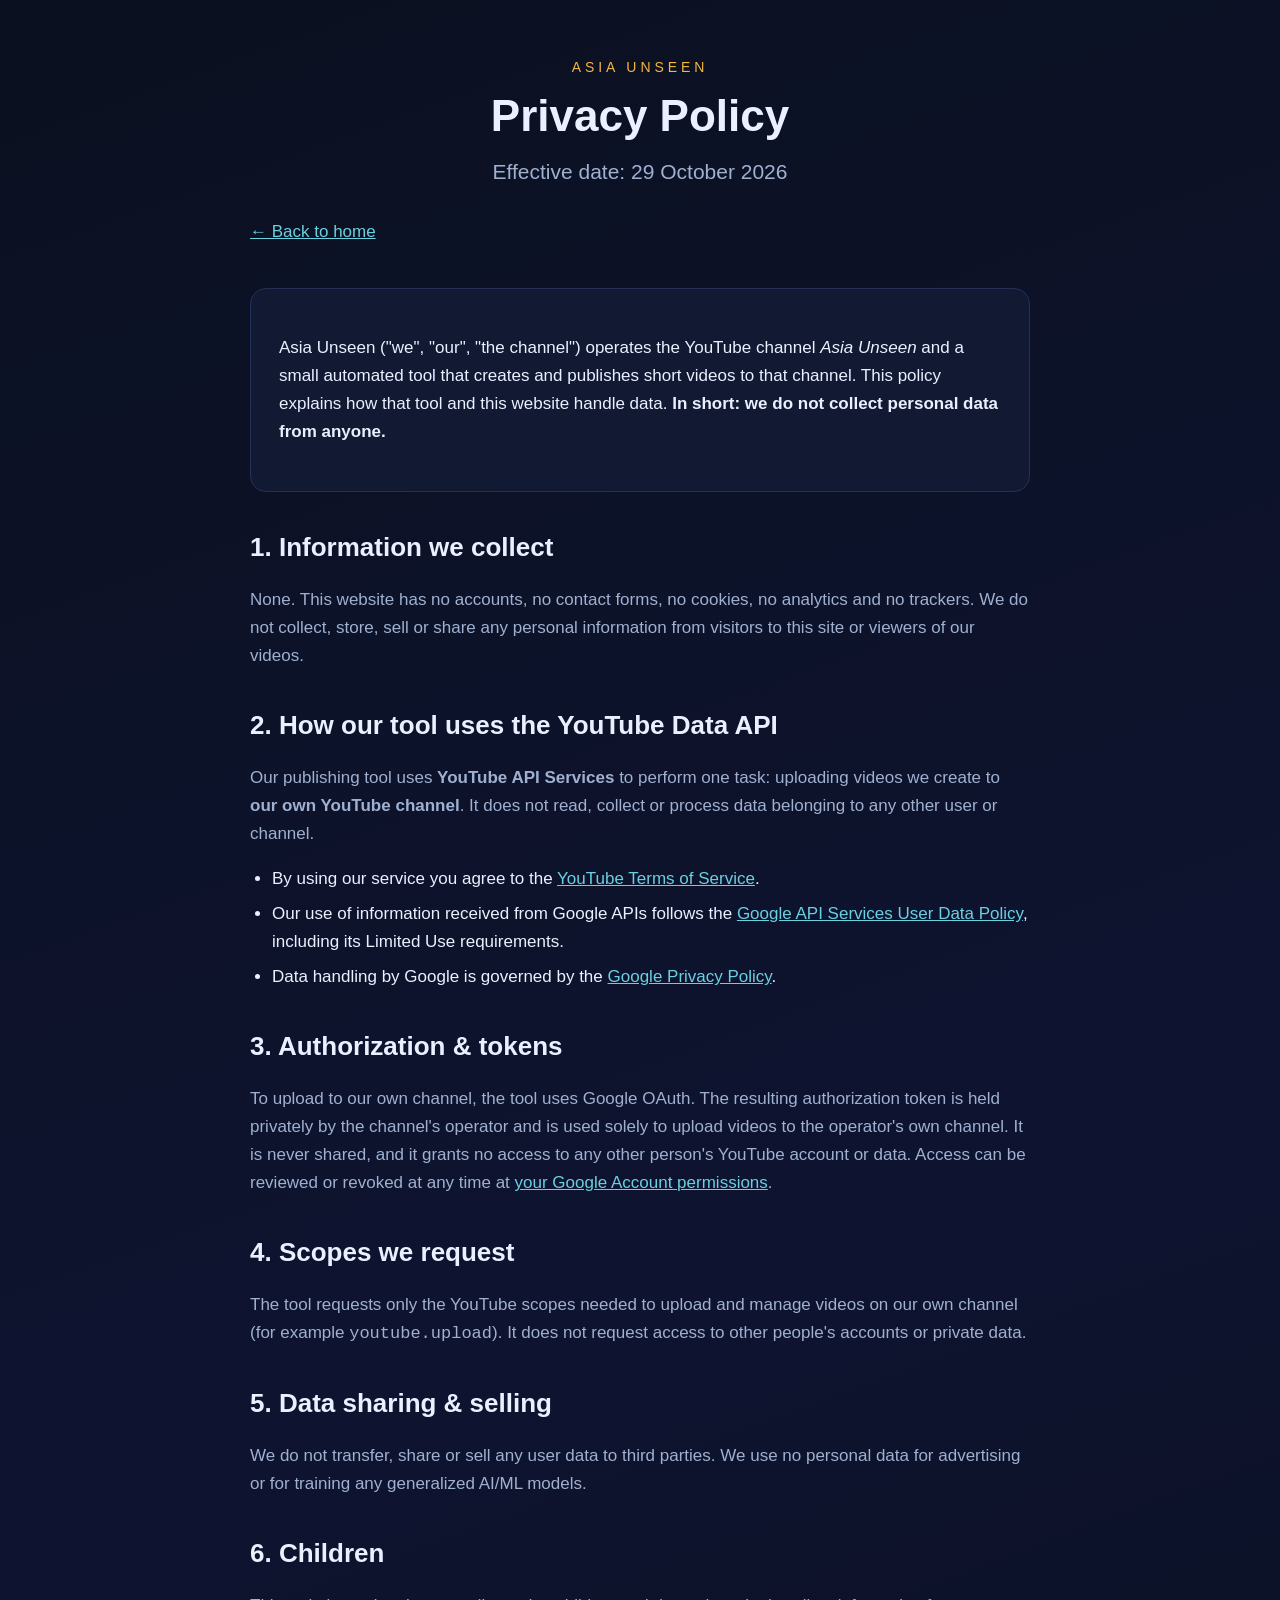
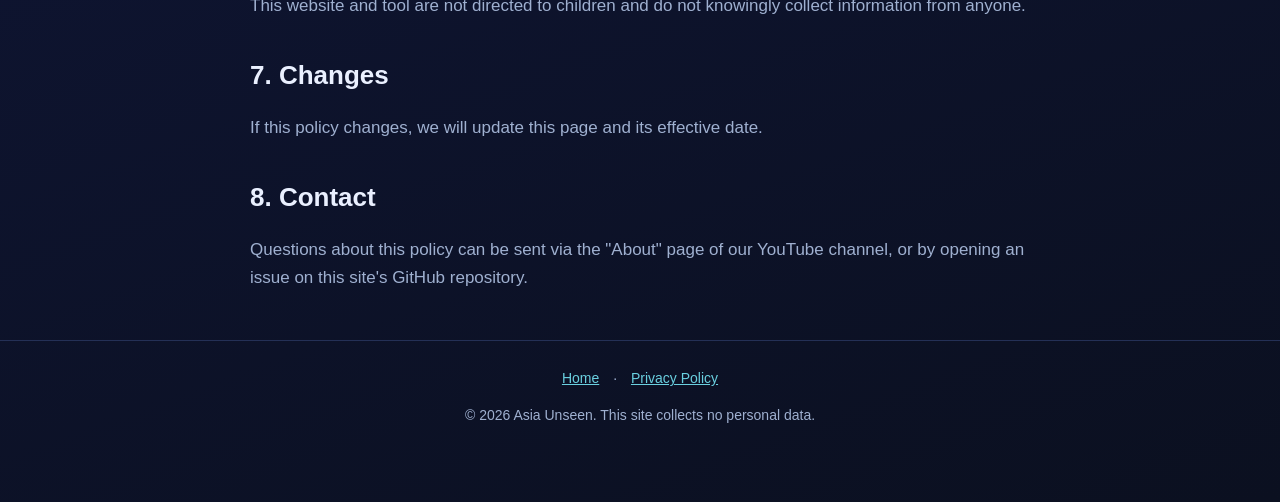
==== privacy.html @ 18d082de "Asia Unseen site: homepage + privacy policy for the YouTube API app Static GitHub Pages site (no sec" ====
<!doctype html>
<html lang="en">
<head>
  <meta charset="utf-8">
  <meta name="viewport" content="width=device-width, initial-scale=1">
  <title>Privacy Policy — Asia Unseen</title>
  <meta name="description" content="Privacy policy for Asia Unseen. We collect no personal data; our tool uses the YouTube Data API only to upload videos to our own channel.">
  <link rel="stylesheet" href="style.css">
</head>
<body>
  <header class="hero" style="padding:56px 0 20px">
    <div class="wrap">
      <p class="brand">Asia Unseen</p>
      <h1 style="font-size:clamp(30px,6vw,44px)">Privacy Policy</h1>
      <p class="tag">Effective date: 29 October 2026</p>
    </div>
  </header>

  <main class="wrap">
    <a class="back" href="index.html">← Back to home</a>

    <div class="panel">
      <p>Asia Unseen ("we", "our", "the channel") operates the YouTube channel <em>Asia Unseen</em> and a small automated tool that creates and publishes short videos to that channel. This policy explains how that tool and this website handle data. <strong>In short: we do not collect personal data from anyone.</strong></p>
    </div>

    <h2>1. Information we collect</h2>
    <p class="muted">None. This website has no accounts, no contact forms, no cookies, no analytics and no trackers. We do not collect, store, sell or share any personal information from visitors to this site or viewers of our videos.</p>

    <h2>2. How our tool uses the YouTube Data API</h2>
    <p class="muted">Our publishing tool uses <strong>YouTube API Services</strong> to perform one task: uploading videos we create to <strong>our own YouTube channel</strong>. It does not read, collect or process data belonging to any other user or channel.</p>
    <ul>
      <li>By using our service you agree to the <a href="https://www.youtube.com/t/terms" rel="noopener" target="_blank">YouTube Terms of Service</a>.</li>
      <li>Our use of information received from Google APIs follows the <a href="https://developers.google.com/terms/api-services-user-data-policy" rel="noopener" target="_blank">Google API Services User Data Policy</a>, including its Limited Use requirements.</li>
      <li>Data handling by Google is governed by the <a href="https://policies.google.com/privacy" rel="noopener" target="_blank">Google Privacy Policy</a>.</li>
    </ul>

    <h2>3. Authorization &amp; tokens</h2>
    <p class="muted">To upload to our own channel, the tool uses Google OAuth. The resulting authorization token is held privately by the channel's operator and is used solely to upload videos to the operator's own channel. It is never shared, and it grants no access to any other person's YouTube account or data. Access can be reviewed or revoked at any time at <a href="https://myaccount.google.com/permissions" rel="noopener" target="_blank">your Google Account permissions</a>.</p>

    <h2>4. Scopes we request</h2>
    <p class="muted">The tool requests only the YouTube scopes needed to upload and manage videos on our own channel (for example <code>youtube.upload</code>). It does not request access to other people's accounts or private data.</p>

    <h2>5. Data sharing &amp; selling</h2>
    <p class="muted">We do not transfer, share or sell any user data to third parties. We use no personal data for advertising or for training any generalized AI/ML models.</p>

    <h2>6. Children</h2>
    <p class="muted">This website and tool are not directed to children and do not knowingly collect information from anyone.</p>

    <h2>7. Changes</h2>
    <p class="muted">If this policy changes, we will update this page and its effective date.</p>

    <h2>8. Contact</h2>
    <p class="muted">Questions about this policy can be sent via the "About" page of our YouTube channel, or by opening an issue on this site's GitHub repository. <!-- Operator: you may replace this line with a direct contact email if Google verification asks for one. --></p>
  </main>

  <footer>
    <div class="wrap">
      <a href="index.html">Home</a> · <a href="privacy.html">Privacy Policy</a>
      <p>© 2026 Asia Unseen. This site collects no personal data.</p>
    </div>
  </footer>
</body>
</html>
---- style.css ----
:root {
  --bg: #0b1020; --panel: #121933; --ink: #eaf0ff; --ink-2: #9fb0d0;
  --accent: #f4b740; --accent-2: #6ad0e0; --line: #243056;
}
* { box-sizing: border-box; }
html { -webkit-text-size-adjust: 100%; }
body {
  margin: 0; font: 17px/1.65 -apple-system, "Segoe UI", Roboto, Helvetica, Arial, sans-serif;
  color: var(--ink); background: linear-gradient(160deg, #0b1020, #0e1430 60%, #0b1020);
  min-height: 100vh;
}
a { color: var(--accent-2); }
.wrap { max-width: 820px; margin: 0 auto; padding: 0 20px; }
header.hero { padding: 72px 0 40px; text-align: center; }
.brand { font-size: 14px; letter-spacing: .28em; text-transform: uppercase; color: var(--accent); margin: 0 0 14px; }
h1 { font-size: clamp(34px, 7vw, 56px); line-height: 1.05; margin: 0 0 16px; }
.tag { color: var(--ink-2); font-size: clamp(17px, 3vw, 21px); max-width: 620px; margin: 0 auto; }
.panel { background: var(--panel); border: 1px solid var(--line); border-radius: 16px; padding: 28px; margin: 22px 0; }
.grid { display: grid; gap: 16px; grid-template-columns: repeat(auto-fit, minmax(220px, 1fr)); margin: 28px 0; }
.card { background: var(--panel); border: 1px solid var(--line); border-radius: 14px; padding: 20px; }
.card h3 { margin: 0 0 8px; font-size: 18px; }
.card p { margin: 0; color: var(--ink-2); font-size: 15px; }
h2 { font-size: 26px; margin: 34px 0 10px; }
h3 { color: var(--ink); }
.muted { color: var(--ink-2); }
ul { padding-left: 22px; }
li { margin: 7px 0; }
footer { border-top: 1px solid var(--line); margin-top: 48px; padding: 26px 0 60px; color: var(--ink-2); font-size: 14px; text-align: center; }
footer a { margin: 0 10px; }
.back { display: inline-block; margin: 8px 0 20px; }
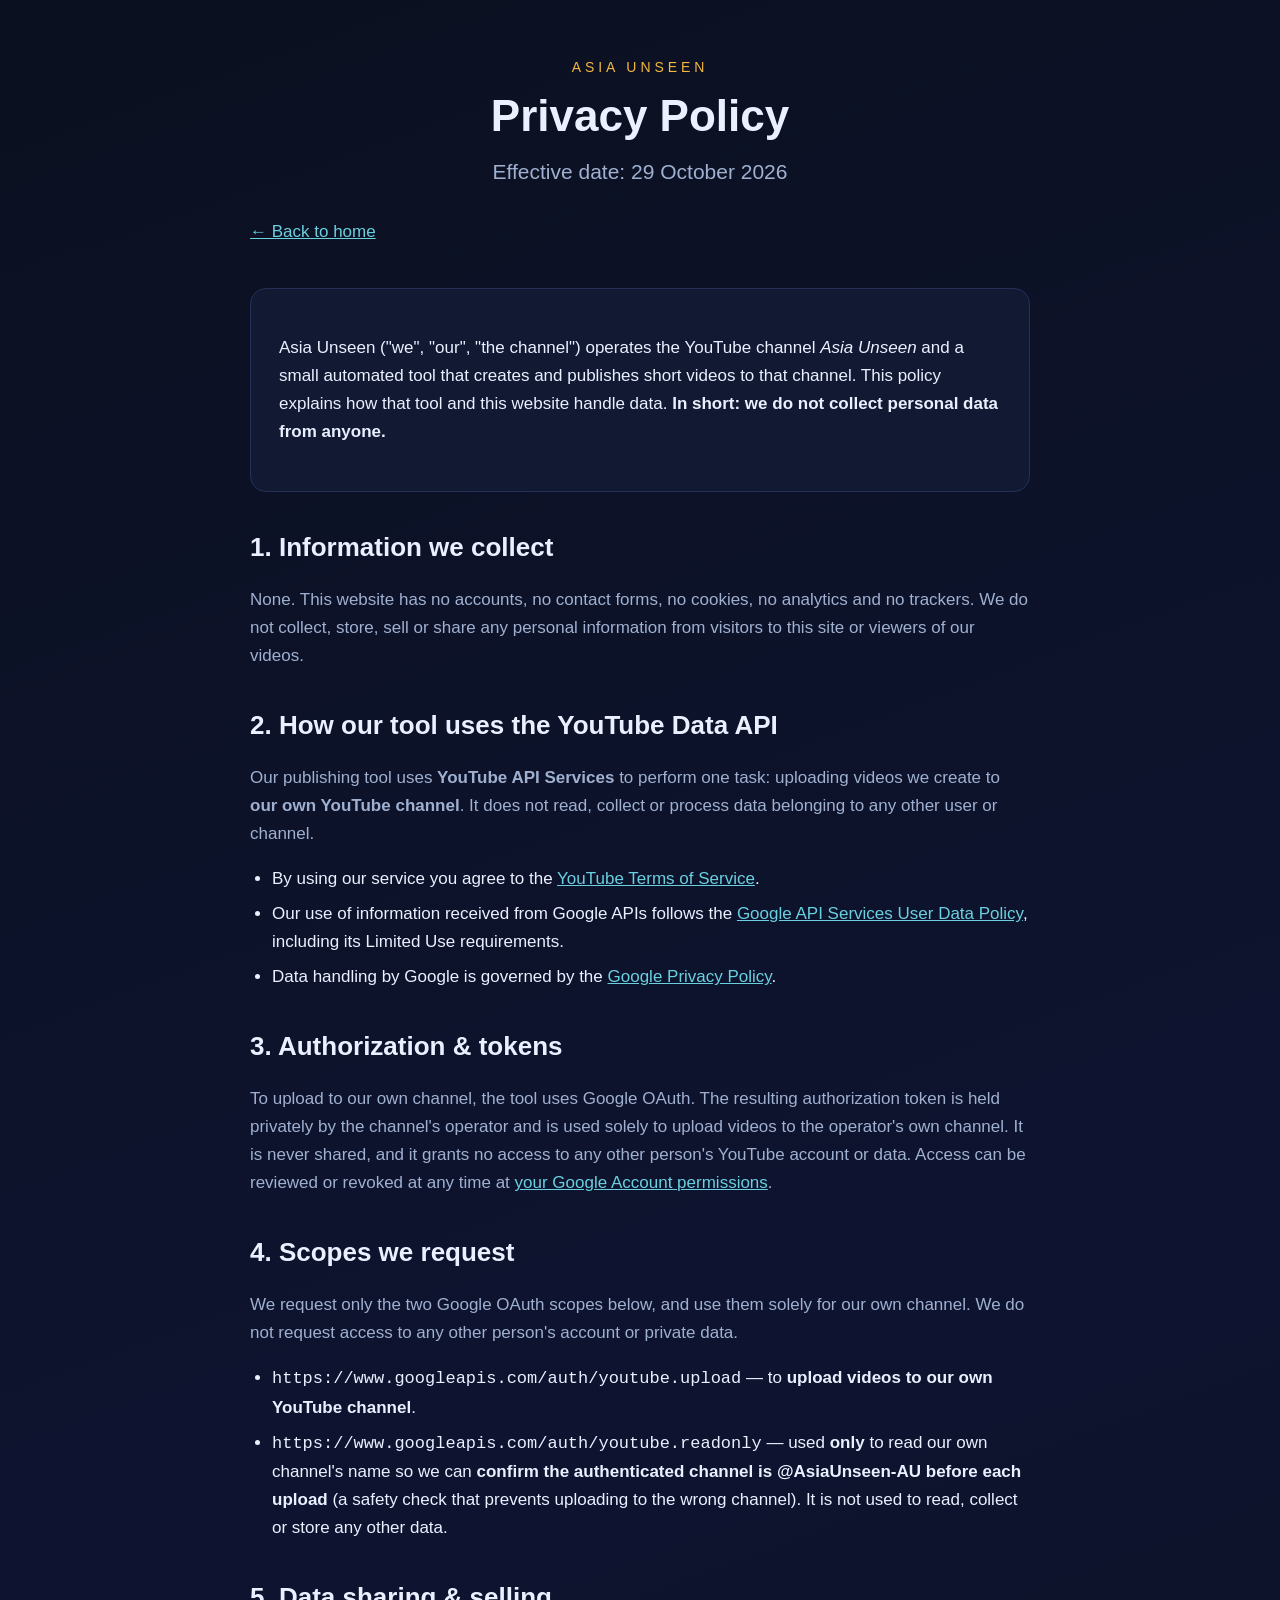
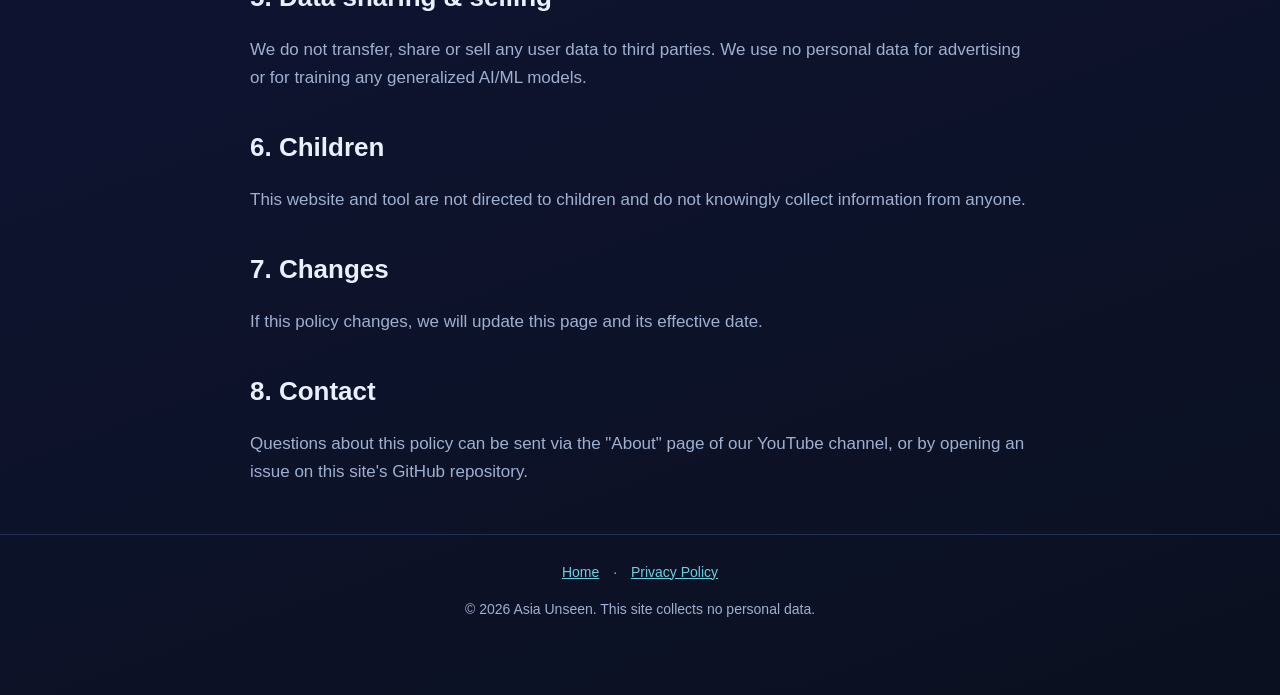
==== commit 20d28cb3: "privacy: list both OAuth scopes (youtube.upload + youtube.readonly) youtube.upload uploads to our ow" ====
--- a/privacy.html
+++ b/privacy.html
@@ -38,7 +38,11 @@
     <p class="muted">To upload to our own channel, the tool uses Google OAuth. The resulting authorization token is held privately by the channel's operator and is used solely to upload videos to the operator's own channel. It is never shared, and it grants no access to any other person's YouTube account or data. Access can be reviewed or revoked at any time at <a href="https://myaccount.google.com/permissions" rel="noopener" target="_blank">your Google Account permissions</a>.</p>
 
     <h2>4. Scopes we request</h2>
-    <p class="muted">The tool requests only the YouTube scopes needed to upload and manage videos on our own channel (for example <code>youtube.upload</code>). It does not request access to other people's accounts or private data.</p>
+    <p class="muted">We request only the two Google OAuth scopes below, and use them solely for our own channel. We do not request access to any other person's account or private data.</p>
+    <ul>
+      <li><code>https://www.googleapis.com/auth/youtube.upload</code> — to <strong>upload videos to our own YouTube channel</strong>.</li>
+      <li><code>https://www.googleapis.com/auth/youtube.readonly</code> — used <strong>only</strong> to read our own channel's name so we can <strong>confirm the authenticated channel is @AsiaUnseen-AU before each upload</strong> (a safety check that prevents uploading to the wrong channel). It is not used to read, collect or store any other data.</li>
+    </ul>
 
     <h2>5. Data sharing &amp; selling</h2>
     <p class="muted">We do not transfer, share or sell any user data to third parties. We use no personal data for advertising or for training any generalized AI/ML models.</p>
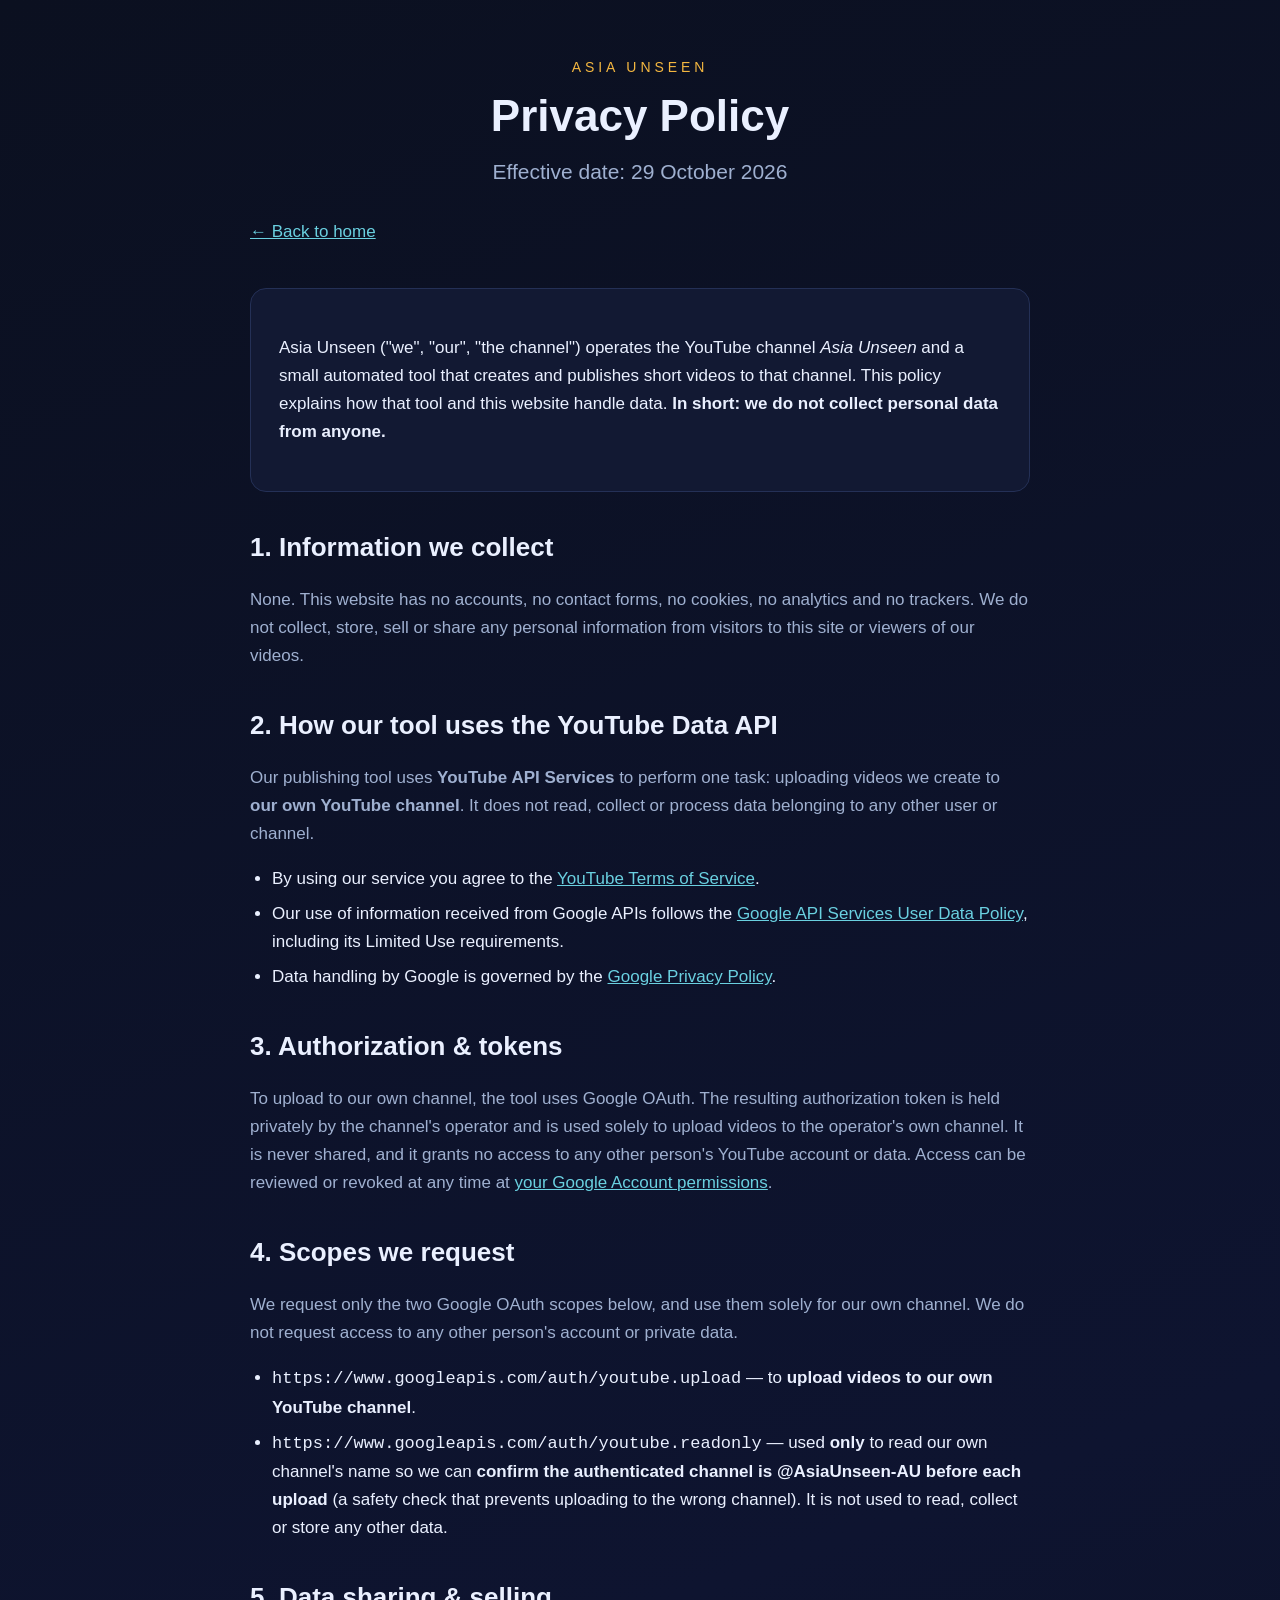
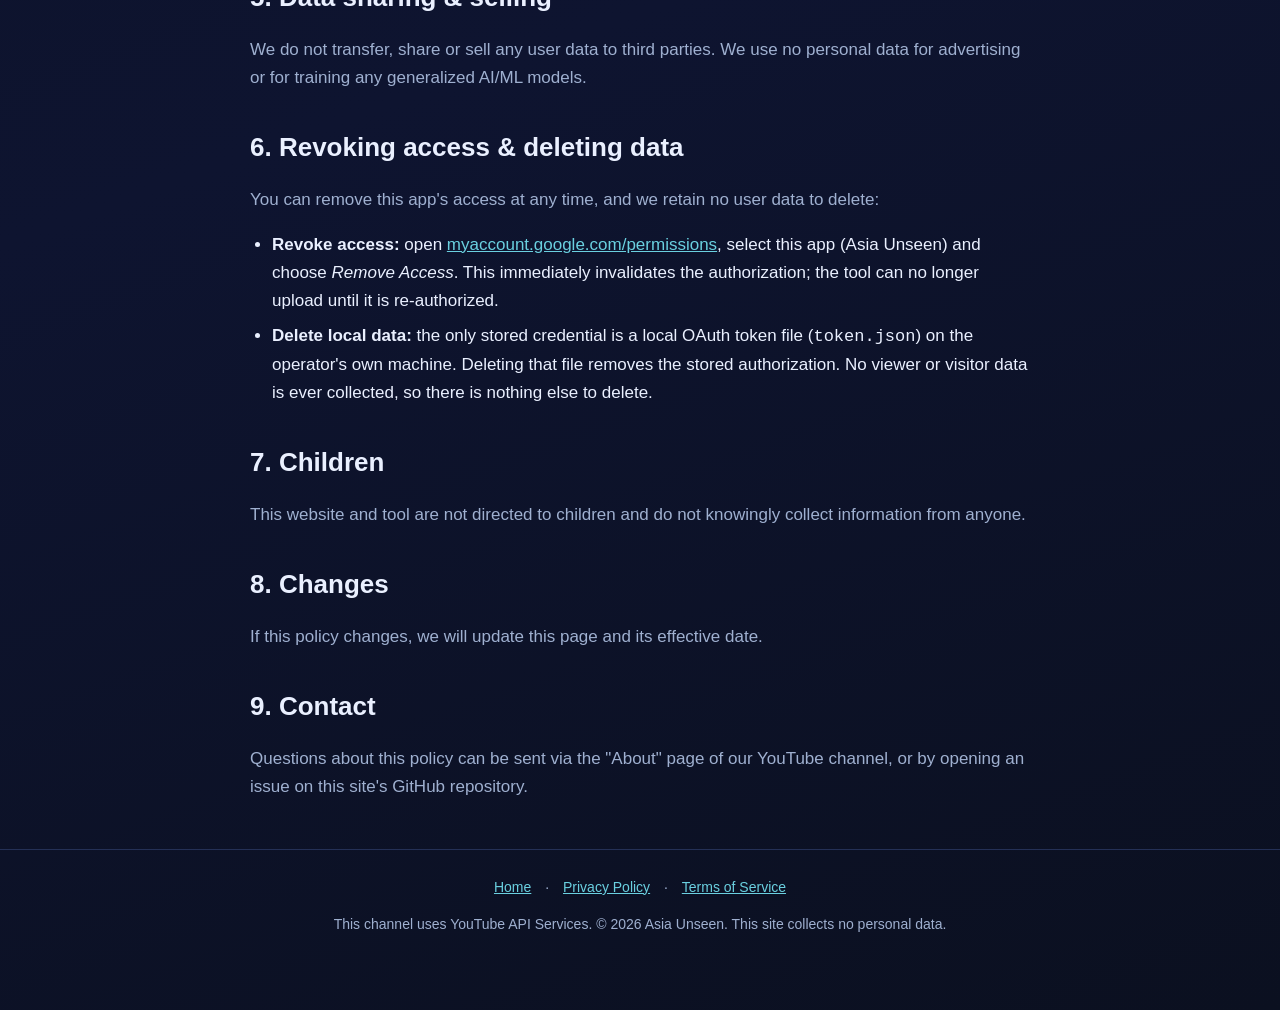
==== commit 346ea6c1: "Add Terms of Service; footer + API-services line; privacy revoke/delete + Google policy URL - terms." ====
--- a/privacy.html
+++ b/privacy.html
@@ -31,7 +31,7 @@
     <ul>
       <li>By using our service you agree to the <a href="https://www.youtube.com/t/terms" rel="noopener" target="_blank">YouTube Terms of Service</a>.</li>
       <li>Our use of information received from Google APIs follows the <a href="https://developers.google.com/terms/api-services-user-data-policy" rel="noopener" target="_blank">Google API Services User Data Policy</a>, including its Limited Use requirements.</li>
-      <li>Data handling by Google is governed by the <a href="https://policies.google.com/privacy" rel="noopener" target="_blank">Google Privacy Policy</a>.</li>
+      <li>Data handling by Google is governed by the <a href="http://www.google.com/policies/privacy" rel="noopener" target="_blank">Google Privacy Policy</a>.</li>
     </ul>
 
     <h2>3. Authorization &amp; tokens</h2>
@@ -47,20 +47,27 @@
     <h2>5. Data sharing &amp; selling</h2>
     <p class="muted">We do not transfer, share or sell any user data to third parties. We use no personal data for advertising or for training any generalized AI/ML models.</p>
 
-    <h2>6. Children</h2>
+    <h2>6. Revoking access &amp; deleting data</h2>
+    <p class="muted">You can remove this app's access at any time, and we retain no user data to delete:</p>
+    <ul>
+      <li><strong>Revoke access:</strong> open <a href="https://myaccount.google.com/permissions" rel="noopener" target="_blank">myaccount.google.com/permissions</a>, select this app (Asia Unseen) and choose <em>Remove Access</em>. This immediately invalidates the authorization; the tool can no longer upload until it is re-authorized.</li>
+      <li><strong>Delete local data:</strong> the only stored credential is a local OAuth token file (<code>token.json</code>) on the operator's own machine. Deleting that file removes the stored authorization. No viewer or visitor data is ever collected, so there is nothing else to delete.</li>
+    </ul>
+
+    <h2>7. Children</h2>
     <p class="muted">This website and tool are not directed to children and do not knowingly collect information from anyone.</p>
 
-    <h2>7. Changes</h2>
+    <h2>8. Changes</h2>
     <p class="muted">If this policy changes, we will update this page and its effective date.</p>
 
-    <h2>8. Contact</h2>
+    <h2>9. Contact</h2>
     <p class="muted">Questions about this policy can be sent via the "About" page of our YouTube channel, or by opening an issue on this site's GitHub repository. <!-- Operator: you may replace this line with a direct contact email if Google verification asks for one. --></p>
   </main>
 
   <footer>
     <div class="wrap">
-      <a href="index.html">Home</a> · <a href="privacy.html">Privacy Policy</a>
-      <p>© 2026 Asia Unseen. This site collects no personal data.</p>
+      <a href="index.html">Home</a> · <a href="privacy.html">Privacy Policy</a> · <a href="terms.html">Terms of Service</a>
+      <p>This channel uses YouTube API Services. © 2026 Asia Unseen. This site collects no personal data.</p>
     </div>
   </footer>
 </body>
